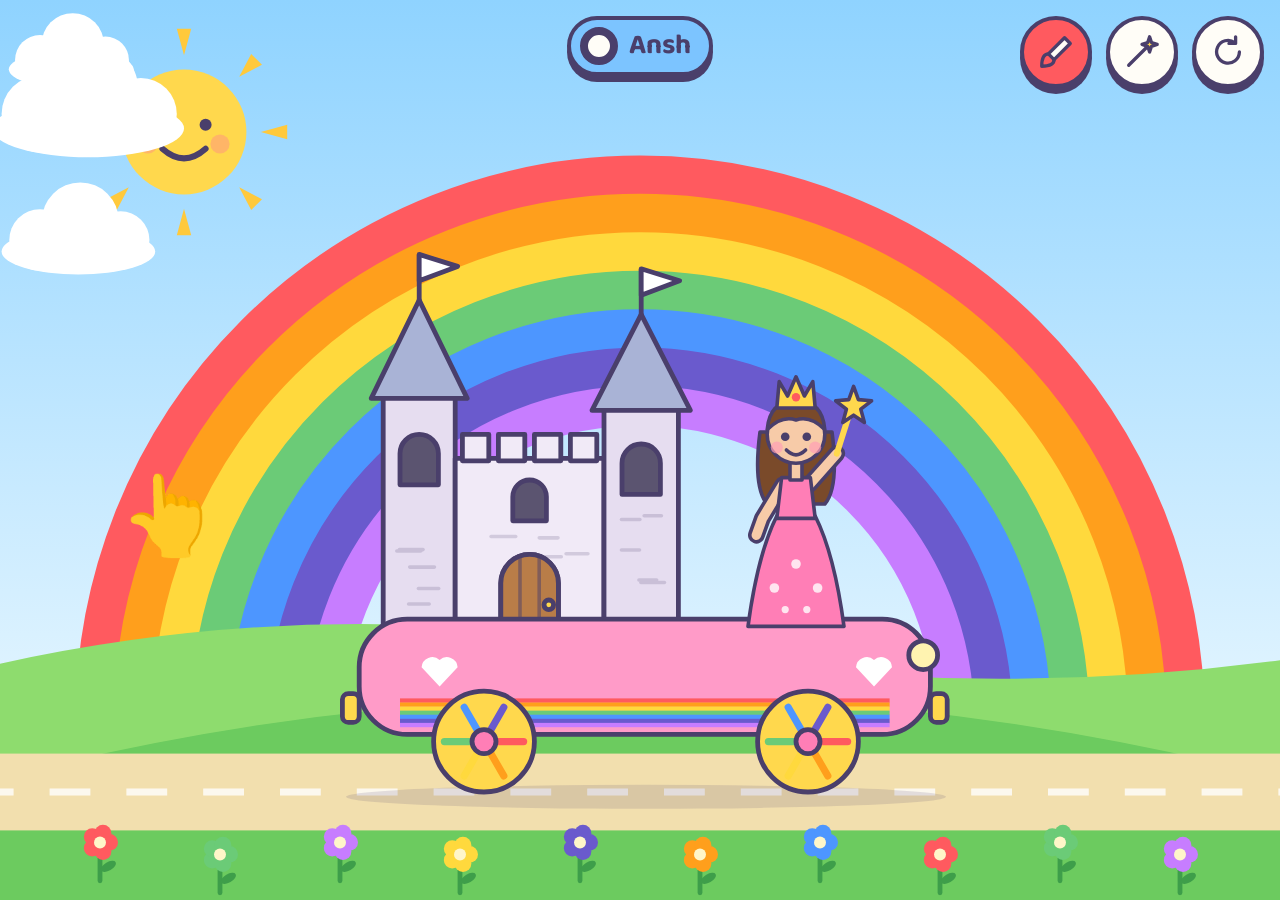
==== index.html @ f7076579 "Rainbow Castle Co-Authored-By: Claude Opus 5.5 <noreply@anthropic.com>" ====
<!doctype html>
<html lang="en">
<head>
<meta charset="utf-8">
<meta name="viewport" content="width=device-width,initial-scale=1,viewport-fit=cover">
<style>[hidden]{display:none!important}</style>
<title>Rainbow Castle</title>
<link rel="preconnect" href="https://fonts.googleapis.com">
<link rel="preconnect" href="https://fonts.gstatic.com" crossorigin>
<link rel="stylesheet" href="https://fonts.googleapis.com/css2?family=Baloo+2:wght@700&display=swap">
<style>
:root{
  /* One-screen storybook world: full-bleed SVG scene, a castle-car parade float in the middle, toy buttons top-right */
  --sky-day:#8FD3FF;
  --sky-night:#1B1747;
  --ink:#4A3F6B;
  --btn:#FFFDF7;
  --glow:#FFE66D;
  --font-bubble:"Baloo 2","Arial Rounded MT Bold","Comic Sans MS",system-ui,sans-serif;
  color-scheme: light;
}
html,body{height:100%}
body{
  margin:0;background:var(--sky-day);overflow:hidden;transition:background 1.2s;
  -webkit-tap-highlight-color:transparent;user-select:none;-webkit-user-select:none;
}
body.night{background:var(--sky-night)}
#scene{position:fixed;inset:0;width:100%;height:100%;display:block;touch-action:none}
#fx{position:fixed;inset:0;width:100%;height:100%;pointer-events:none}

.controls{
  position:fixed;display:flex;gap:14px;
  right:calc(env(safe-area-inset-right,0px) + 16px);
  top:calc(env(safe-area-inset-top,0px) + 16px);
}
.btn{
  width:72px;height:72px;border-radius:50%;padding:0;cursor:pointer;
  border:4px solid var(--ink);background:var(--btn);color:var(--ink);
  display:grid;place-items:center;box-shadow:0 6px 0 var(--ink);
  transition:transform .1s, box-shadow .1s, background .3s;
}
.btn:active{transform:translateY(5px);box-shadow:0 1px 0 var(--ink)}
.btn:focus-visible{outline:4px solid var(--btn);outline-offset:3px}
.btn svg{width:38px;height:38px}
#brushBtn{background:var(--current,#FF5A5F)}
@media (max-width:520px){.btn{width:60px;height:60px}.btn svg{width:32px;height:32px}}
@media (max-width:420px){.controls{gap:10px}.btn{width:52px;height:52px;border-width:3px}.btn svg{width:28px;height:28px}}
@media (max-width:360px){
  .turn{font-size:18px;gap:6px;padding:4px 12px 4px 5px;border-width:3px}
  .turn svg{width:24px;height:24px}
}

/* whose turn: name badge with a ring that empties as the turn runs out */
.turn{
  position:fixed;top:calc(env(safe-area-inset-top,0px) + 16px);left:50%;transform:translateX(-50%);
  display:flex;align-items:center;gap:10px;padding:6px 18px 6px 8px;
  background:var(--kid,#FF9BC8);border:4px solid var(--ink);border-radius:999px;box-shadow:0 6px 0 var(--ink);
  font-family:var(--font-bubble);font-weight:700;font-size:28px;line-height:1;color:var(--ink);
  pointer-events:none;transition:background .4s;
}
.turn svg{width:40px;height:40px;transform:rotate(-90deg)}
.turn.pop{animation:turnPop .7s cubic-bezier(.3,1.8,.5,1)}
@keyframes turnPop{0%{transform:translateX(-50%) scale(.4)}100%{transform:translateX(-50%) scale(1)}}
@media (max-width:640px){
  .turn{left:calc(env(safe-area-inset-left,0px) + 16px);transform:none;font-size:22px}
  .turn svg{width:32px;height:32px}
  @keyframes turnPop{0%{transform:scale(.4)}100%{transform:scale(1)}}
}

/* rainbow */
.band{fill:none;cursor:pointer;animation:draw 1.1s ease-out backwards}
.band.ping{animation:ping .4s ease-out}
@keyframes draw{from{stroke-dasharray:100;stroke-dashoffset:100}to{stroke-dasharray:100;stroke-dashoffset:0}}
@keyframes ping{0%{stroke-width:33}40%{stroke-width:46}100%{stroke-width:33}}

/* paintable bits */
.part{cursor:pointer;transition:fill .35s}
.boing{animation:boing .4s ease-out;transform-box:fill-box;transform-origin:50% 100%}
@keyframes boing{0%{transform:scale(1)}35%{transform:scale(1.06,.94)}65%{transform:scale(.97,1.04)}100%{transform:scale(1)}}

.window{cursor:pointer;fill:#5B5470;transition:fill .3s}
.window.lit{fill:var(--glow);filter:url(#glow)}

.wave{transform-box:fill-box;transform-origin:0 50%;animation:wave 1.6s ease-in-out infinite}
@keyframes wave{0%,100%{transform:skewY(0) scaleX(1)}50%{transform:skewY(7deg) scaleX(.86)}}

/* sky */
.drift{animation:drift linear infinite}
@keyframes drift{from{transform:translateX(-320px)}to{transform:translateX(1320px)}}
.cloud{cursor:pointer}
.rays{transform-box:fill-box;transform-origin:center;animation:spin 24s linear infinite}
@keyframes spin{to{transform:rotate(360deg)}}
#orb{cursor:pointer}
#sun{transition:opacity 1s, transform 1s}
#moon,#nightSky,#stars{opacity:0;transition:opacity 1.2s}
body.night #sun{opacity:0;transform:translateY(60px)}
body.night #moon,body.night #nightSky,body.night #stars{opacity:1}
body:not(.night) #stars{pointer-events:none}
.twinkle{animation:twinkle 2.4s ease-in-out infinite}
@keyframes twinkle{0%,100%{opacity:1}50%{opacity:.35}}
body:not(.night) .twinkle{animation:none}
.starBtn{cursor:pointer}
.zingT{transform-box:fill-box;transform-origin:center}
.zing{animation:zing .6s cubic-bezier(.3,1.5,.5,1)}
@keyframes zing{0%{transform:scale(1) rotate(0)}45%{transform:scale(2.4) rotate(72deg)}100%{transform:scale(1) rotate(144deg)}}

/* flowers */
.flower{cursor:pointer}
.grow{transform-box:fill-box;transform-origin:50% 100%;transition:transform .4s cubic-bezier(.3,1.6,.5,1)}
.petals{transition:fill .35s}

/* castle car */
#car.driving #carBody{animation:bump .22s ease-in-out infinite}
@keyframes bump{50%{transform:translateY(-6px)}}
.wheelSpin{cursor:pointer;transform-box:fill-box;transform-origin:center}
#car.driving .wheelSpin{animation:spin .4s linear infinite}
#headlight{cursor:pointer;transition:fill .6s}
body.night #headlight{fill:var(--glow);filter:url(#glow)}

#door{cursor:pointer}
#doorLeaf{transform-box:fill-box;transform-origin:0 50%;transition:transform .5s cubic-bezier(.5,1.6,.5,1)}
#door.open #doorLeaf{transform:scaleX(.1)}
#friend{transform-box:fill-box;transform-origin:50% 100%;transform:scale(0);transition:transform .45s .15s cubic-bezier(.3,1.8,.5,1)}
#door.open #friend{transform:scale(1)}

/* princess */
#princess{cursor:pointer;transform-box:fill-box;transform-origin:50% 100%;transition:transform 1.4s ease-in-out, opacity .35s}
#princess.gone{opacity:0;pointer-events:none}
.sky{cursor:pointer}
#birds{pointer-events:none}
.flap{transform-box:fill-box;transform-origin:center;animation:flap .26s ease-in-out infinite alternate}
@keyframes flap{to{transform:scaleY(-.5)}}
#eyes{transform-box:fill-box;transform-origin:center;animation:blink 4.5s infinite}
@keyframes blink{0%,94%,100%{transform:scaleY(1)}97%{transform:scaleY(.1)}}
#mouthOpen{opacity:0;transform-box:fill-box;transform-origin:center}
#princess.talking #smile{opacity:0}
#princess.talking #mouthOpen{opacity:1;animation:chatter .16s ease-in-out infinite alternate}
@keyframes chatter{from{transform:scaleY(.35)}to{transform:scaleY(1)}}
#wandArm{transform-box:fill-box;transform-origin:0% 100%}
#wandArm.waving{animation:waveArm .45s ease-in-out 4 alternate}
@keyframes waveArm{to{transform:rotate(-28deg)}}

#bubble{pointer-events:none;opacity:0;transition:opacity .25s}
#bubble.show{opacity:1}
#bubbleText{font-family:var(--font-bubble);font-size:28px;font-weight:700;fill:var(--ink)}

#hint{pointer-events:none;transition:opacity .4s}
#hint text{animation:bob 1s ease-in-out infinite}
@keyframes bob{0%,100%{transform:translateY(0)}50%{transform:translateY(12px)}}

@media (prefers-reduced-motion: reduce){
  .band,.drift,.rays,.wave,.twinkle,#hint text,#car.driving #carBody,#eyes{animation:none}
}
</style>

<svg id="scene" viewBox="0 0 1000 750" preserveAspectRatio="xMidYMid meet" role="img" aria-label="A rainbow over a princess riding a castle car on a green hill. Tap the rainbow to pick a colour, then tap the castle car to paint it. Tap the princess to hear her talk.">
  <defs>
    <linearGradient id="daySky" gradientUnits="userSpaceOnUse" x1="0" y1="0" x2="0" y2="600">
      <stop offset="0" stop-color="#8FD3FF"/><stop offset="1" stop-color="#E3F5FF"/>
    </linearGradient>
    <linearGradient id="nightGrad" gradientUnits="userSpaceOnUse" x1="0" y1="0" x2="0" y2="600">
      <stop offset="0" stop-color="#1B1747"/><stop offset="1" stop-color="#5A3E96"/>
    </linearGradient>
    <filter id="glow" x="-80%" y="-80%" width="260%" height="260%">
      <feGaussianBlur stdDeviation="7" result="b"/>
      <feMerge><feMergeNode in="b"/><feMergeNode in="SourceGraphic"/></feMerge>
    </filter>
    <mask id="crescent">
      <circle cx="0" cy="0" r="48" fill="#fff"/>
      <circle cx="22" cy="-14" r="42" fill="#000"/>
    </mask>
    <clipPath id="doorClip"><path d="M384 522 V486 A24 24 0 0 1 432 486 V522 Z"/></clipPath>
  </defs>

  <!-- sky -->
  <rect class="sky" x="-3000" y="-3000" width="7000" height="3700" fill="url(#daySky)"/>
  <rect class="sky" id="nightSky" x="-3000" y="-3000" width="7000" height="3700" fill="url(#nightGrad)"/>
  <g id="stars"><g id="starDots"></g><g id="starField"></g></g>

  <!-- sun / moon -->
  <g id="orb" transform="translate(120 110)">
    <g id="sun">
      <g class="rays" fill="#FFC93C">
        <path d="M-6 -86 L6 -86 L0 -64 Z"/><path d="M-6 86 L6 86 L0 64 Z"/>
        <path d="M-86 -6 L-86 6 L-64 0 Z"/><path d="M86 -6 L86 6 L64 0 Z"/>
        <path d="M-65 -56 L-56 -65 L-46 -46 Z"/><path d="M65 56 L56 65 L46 46 Z"/>
        <path d="M65 -56 L56 -65 L46 -46 Z"/><path d="M-65 56 L-56 65 L-46 46 Z"/>
      </g>
      <circle r="52" fill="#FFD84D"/>
      <circle cx="-18" cy="-6" r="5" fill="#4A3F6B"/><circle cx="18" cy="-6" r="5" fill="#4A3F6B"/>
      <path d="M-18 14 Q0 30 18 14" fill="none" stroke="#4A3F6B" stroke-width="5" stroke-linecap="round"/>
      <circle cx="-30" cy="10" r="8" fill="#FF9E7A" opacity=".6"/><circle cx="30" cy="10" r="8" fill="#FF9E7A" opacity=".6"/>
    </g>
    <g id="moon">
      <circle r="70" fill="#FFF6C9" opacity=".15"/>
      <circle r="48" fill="#FFF6C9" mask="url(#crescent)"/>
    </g>
  </g>

  <!-- clouds (behind rainbow) -->
  <g class="drift" style="animation-duration:80s;animation-delay:-18s">
    <g class="cloud" transform="translate(0 95)"><g class="puff" fill="#FFFFFF">
      <ellipse cx="40" cy="12" rx="80" ry="24"/><circle cx="0" cy="0" r="32"/><circle cx="42" cy="-20" r="40"/><circle cx="84" cy="0" r="30"/>
    </g></g>
  </g>
  <g class="drift" style="animation-duration:110s;animation-delay:-70s">
    <g class="cloud" transform="translate(0 200) scale(.8)"><g class="puff" fill="#FFFFFF">
      <ellipse cx="40" cy="12" rx="80" ry="24"/><circle cx="0" cy="0" r="32"/><circle cx="42" cy="-20" r="40"/><circle cx="84" cy="0" r="30"/>
    </g></g>
  </g>
  <g class="drift" style="animation-duration:95s;animation-delay:-45s">
    <g class="cloud" transform="translate(0 50) scale(.65)"><g class="puff" fill="#FFFFFF">
      <ellipse cx="40" cy="12" rx="80" ry="24"/><circle cx="0" cy="0" r="32"/><circle cx="42" cy="-20" r="40"/><circle cx="84" cy="0" r="30"/>
    </g></g>
  </g>

  <!-- rainbow -->
  <g id="rainbow" stroke-width="33"></g>
  <g id="birds"></g>

  <!-- hills and road -->
  <path d="M-3000 600 L-200 600 Q150 480 500 540 Q850 600 1200 520 L4000 520 L4000 4000 L-3000 4000 Z" fill="#8EDC6E"/>
  <path d="M-3000 640 L0 640 Q500 520 1000 640 L4000 640 L4000 4000 L-3000 4000 Z" fill="#6CCB5F"/>
  <rect x="-3000" y="628" width="7000" height="64" fill="#F2DFAE"/>
  <line x1="-3000" y1="660" x2="4000" y2="660" stroke="#FFFFFF" stroke-width="6" stroke-dasharray="34 30" opacity=".8"/>
  <g id="flowers"></g>

  <!-- the castle car (faces right, wheels on the road at y=660) -->
  <g id="car" style="transform:translateX(0px)">
    <ellipse cx="505" cy="664" rx="250" ry="10" fill="#4A3F6B" opacity=".15"/>
    <g id="carBody" stroke="#4A3F6B" stroke-width="4" stroke-linejoin="round">
      <!-- back tower -->
      <rect class="part" x="286" y="330" width="60" height="192" fill="#E6DDF0"/>
      <polygon class="part" points="276,332 316,250 356,332" fill="#A9B3D6"/>
      <line x1="316" y1="252" x2="316" y2="212"/>
      <g class="wave"><polygon class="part" points="316,212 348,222 316,234" fill="#FFFFFF"/></g>
      <!-- keep -->
      <g class="part" fill="#F1EAF7">
        <rect x="346" y="382" width="124" height="140"/>
        <rect x="352" y="362" width="22" height="22"/><rect x="382" y="362" width="22" height="22"/>
        <rect x="412" y="362" width="22" height="22"/><rect x="442" y="362" width="22" height="22"/>
      </g>
      <!-- front tower -->
      <rect class="part" x="470" y="340" width="62" height="182" fill="#E6DDF0"/>
      <polygon class="part" points="460,342 501,262 542,342" fill="#A9B3D6"/>
      <line x1="501" y1="264" x2="501" y2="224"/>
      <g class="wave" style="animation-delay:-.6s"><polygon class="part" points="501,224 533,234 501,246" fill="#FFFFFF"/></g>

      <g id="bricks" stroke-width="3" stroke-linecap="round" opacity=".18" pointer-events="none"></g>

      <path class="window" d="M300 404 V378 A16 16 0 0 1 332 378 V404 Z"/>
      <path class="window" d="M485 412 V386 A16 16 0 0 1 517 386 V412 Z"/>
      <path class="window" d="M394 434 V414 A14 14 0 0 1 422 414 V434 Z"/>

      <g id="door">
        <path d="M384 522 V486 A24 24 0 0 1 432 486 V522 Z" fill="#3A2E4F"/>
        <g id="friend" stroke="none"><text x="408" y="518" font-size="34" text-anchor="middle">🦄</text></g>
        <g id="doorLeaf">
          <path d="M384 522 V486 A24 24 0 0 1 432 486 V522 Z" fill="#B97D48"/>
          <g clip-path="url(#doorClip)" stroke-width="3" opacity=".5">
            <line x1="400" y1="450" x2="400" y2="530"/><line x1="416" y1="450" x2="416" y2="530"/>
          </g>
          <circle cx="424" cy="504" r="4" fill="#FFD84D"/>
        </g>
      </g>

      <!-- chassis -->
      <rect class="part" x="266" y="516" width="476" height="96" rx="40" fill="#FF9BC8"/>
      <g id="stripe" stroke="none" pointer-events="none"></g>
      <path d="M318 556 a9 9 0 0 1 15 -6 a9 9 0 0 1 15 6 l-15 16 z" fill="#FFFFFF" stroke="none" pointer-events="none"/>
      <path d="M680 556 a9 9 0 0 1 15 -6 a9 9 0 0 1 15 6 l-15 16 z" fill="#FFFFFF" stroke="none" pointer-events="none"/>
      <rect x="742" y="578" width="14" height="24" rx="5" fill="#FFD84D"/>
      <rect x="252" y="578" width="14" height="24" rx="5" fill="#FFD84D"/>
      <circle id="headlight" cx="736" cy="546" r="12" fill="#FFF3B0"/>

      <!-- princess, standing on the front deck -->
      <g id="princess" stroke-width="3">
        <path d="M600 360 Q594 406 606 420 L654 420 Q666 406 660 360 Z" fill="#7A4A2A"/>
        <polyline points="619,404 602,432 597,446" fill="none" stroke-width="14" stroke-linecap="round"/>
        <polyline points="619,404 602,432 597,446" fill="none" stroke="#F7CBA8" stroke-width="8" stroke-linecap="round"/>
        <g id="wandArm">
          <line x1="641" y1="404" x2="664" y2="378" stroke-width="14" stroke-linecap="round"/>
          <line x1="641" y1="404" x2="664" y2="378" stroke="#F7CBA8" stroke-width="8" stroke-linecap="round"/>
          <g id="wand">
            <circle cx="676" cy="336" r="26" fill="transparent" stroke="none"/>
            <line x1="664" y1="378" x2="676" y2="340" stroke="#FFD84D" stroke-width="5" stroke-linecap="round"/>
            <g id="wandStar" class="zingT">
              <path d="M678 322 L682 333 L693 334 L684 341 L687 352 L678 346 L669 352 L672 341 L663 334 L674 333 Z" fill="#FFD84D"/>
            </g>
          </g>
        </g>
        <g class="part" id="dress" fill="#FF7EB6">
          <path d="M590 522 Q598 462 614 430 L646 430 Q662 462 670 522 Z"/>
          <path d="M614 432 L646 432 L642 398 L618 398 Z"/>
        </g>
        <g fill="#FFFFFF" stroke="none" pointer-events="none" opacity=".8">
          <circle cx="612" cy="490" r="4"/><circle cx="630" cy="470" r="4"/><circle cx="648" cy="490" r="4"/>
          <circle cx="621" cy="508" r="3"/><circle cx="639" cy="508" r="3"/>
        </g>
        <rect x="625" y="384" width="10" height="16" fill="#F7CBA8"/>
        <circle cx="630" cy="362" r="24" fill="#F7CBA8"/>
        <path d="M606 358 Q608 334 630 334 Q652 334 654 358 Q642 346 630 350 Q618 346 606 358 Z" fill="#7A4A2A"/>
        <polygon points="614,340 616,318 623,330 630,314 637,330 644,318 646,340" fill="#FFD84D"/>
        <circle cx="630" cy="331" r="3.5" fill="#FF5A5F" stroke="none"/>
        <g id="eyes" fill="#4A3F6B" stroke="none"><circle cx="621" cy="364" r="3.6"/><circle cx="639" cy="364" r="3.6"/></g>
        <circle cx="614" cy="373" r="5" fill="#FF9EB5" stroke="none" opacity=".7"/>
        <circle cx="646" cy="373" r="5" fill="#FF9EB5" stroke="none" opacity=".7"/>
        <path id="smile" d="M622 375 Q630 383 638 375" fill="none" stroke-linecap="round"/>
        <ellipse id="mouthOpen" cx="630" cy="378" rx="5" ry="5" fill="#B8436A" stroke="none"/>
      </g>
    </g>
    <g id="wheels" stroke="#4A3F6B" stroke-width="4"></g>

    <g id="bubble">
      <rect id="bubbleBox" x="600" y="236" width="200" height="58" rx="29" fill="#FFFFFF" stroke="#4A3F6B" stroke-width="4"/>
      <polygon points="636,291 660,291 644,320" fill="#FFFFFF" stroke="#4A3F6B" stroke-width="4" stroke-linejoin="round"/>
      <rect x="638" y="286" width="20" height="8" fill="#FFFFFF"/>
      <text id="bubbleText" x="624" y="275"></text>
    </g>
  </g>

  <g id="hint"><text x="107" y="452" font-size="64" text-anchor="middle">👆</text></g>
</svg>

<canvas id="fx"></canvas>

<div class="turn" id="turn" role="status" aria-live="polite">
  <svg viewBox="0 0 40 40" aria-hidden="true">
    <circle cx="20" cy="20" r="15" fill="#FFFDF7" stroke="#4A3F6B" stroke-width="4"/>
    <circle id="turnRing" cx="20" cy="20" r="15" fill="none" stroke="#4A3F6B" stroke-width="8" pathLength="100" stroke-dasharray="100" stroke-dashoffset="0"/>
  </svg>
  <span id="turnName">Avni</span>
</div>

<div class="controls">
  <button class="btn" id="brushBtn" aria-label="Next colour">
    <svg viewBox="0 0 40 40" fill="none" stroke="#4A3F6B" stroke-width="3.5" stroke-linecap="round" stroke-linejoin="round">
      <path d="M29 5 L35 11 L18 28 L12 22 Z" fill="#FFFDF7"/><path d="M12 22 C6 22 5 28 5 35 C12 35 18 34 18 28"/>
    </svg>
  </button>
  <button class="btn" id="magicBtn" aria-label="Rainbow magic">
    <svg viewBox="0 0 40 40" fill="none" stroke="#4A3F6B" stroke-width="3.5" stroke-linecap="round" stroke-linejoin="round">
      <path d="M6 34 L24 16"/><path d="M28 4 L30 10 L36 12 L30 14 L28 20 L26 14 L20 12 L26 10 Z" fill="#FFD84D"/>
    </svg>
  </button>
  <button class="btn" id="resetBtn" aria-label="Start over">
    <svg viewBox="0 0 40 40" fill="none" stroke="#4A3F6B" stroke-width="3.5" stroke-linecap="round" stroke-linejoin="round">
      <path d="M32 20 A12 12 0 1 1 27 10"/><path d="M28 4 L28 11 L21 11"/>
    </svg>
  </button>
</div>

<script>
(() => {
  const NS = 'http://www.w3.org/2000/svg';
  const svg = document.getElementById('scene');
  const COLORS = ['#FF5A5F','#FF9F1C','#FFD93D','#6BCB77','#4D96FF','#6A5ACD','#C77DFF'];
  const COLOR_NAMES = ['red','orange','yellow','green','blue','indigo','purple'];
  const NOTES  = [523.25, 587.33, 659.25, 783.99, 880.00, 1046.5, 1174.66]; // C major pentatonic, outer band lowest
  const FRIENDS = [['🦄','unicorn'],['🐉','dragon'],['🐱','kitty'],['🐰','bunny'],['🦊','fox'],['🐻','bear'],['🧚','fairy'],['🐶','puppy']];
  const HELLOS = [
    'Hi, {k}!', "I'm Princess Carsi!", 'Tap my magic wand, {k}!', 'Do you like my car, {k}?',
    'Paint my castle car!', 'Tap the wheels to go!', 'Tap the door, {k}!',
    'Tap the sky for birdies!', 'Tap the sun for stars!', 'Tap the flowers, {k}!',
    '{k}, you are wonderful!', 'I love you, {k}!'
  ];
  // turns: one child plays for a random 2–3 minutes, then the other
  const KIDS = [{ name: 'Avni', color: '#FF9BC8' }, { name: 'Ansh', color: '#7CC4FF' }];
  let turnIdx = Math.random() < 0.5 ? 0 : 1, turnTotal = 0, turnLeft = 0, turnStarted = false, warned = false;
  const kid = () => KIDS[turnIdx].name;
  const reduced = matchMedia('(prefers-reduced-motion: reduce)').matches;
  const rand = (a, b) => a + Math.random() * (b - a);
  let current = 0, friendIdx = 0, hintStep = 0, helloIdx = 0, greeted = false;

  function el(tag, attrs, parent) {
    const e = document.createElementNS(NS, tag);
    for (const k in attrs) e.setAttribute(k, attrs[k]);
    if (parent) parent.appendChild(e);
    return e;
  }
  function starPath(r) {
    let d = '';
    for (let k = 0; k < 10; k++) {
      const rr = k % 2 ? r * 0.45 : r, a = -Math.PI / 2 + k * Math.PI / 5;
      d += (k ? 'L' : 'M') + (Math.cos(a) * rr).toFixed(1) + ' ' + (Math.sin(a) * rr).toFixed(1);
    }
    return d + 'Z';
  }

  // ---------- build scene ----------
  const rainbow = document.getElementById('rainbow');
  COLORS.forEach((c, i) => {
    const r = 454 - i * 32;
    const p = el('path', { d: `M${500 - r} 600 A${r} ${r} 0 0 1 ${500 + r} 600`, stroke: c, pathLength: 100, class: 'band' }, rainbow);
    p.dataset.i = i;
    p.style.animationDelay = (i * 0.12) + 's';
  });

  const starDots = document.getElementById('starDots');
  for (let i = 0; i < 50; i++) {
    const s = el('circle', { cx: rand(-400, 1400), cy: rand(-700, 450), r: rand(1.2, 2.6), fill: '#FFF6C9', class: 'twinkle', 'pointer-events': 'none' }, starDots);
    s.style.animationDelay = -rand(0, 2.4) + 's';
  }
  const starField = document.getElementById('starField');
  for (let i = 0; i < 26; i++) {
    const x = rand(-300, 1300), y = i < 18 ? rand(20, 330) : rand(-500, 20);
    if (x < 240 && y < 220) continue; // leave the moon alone
    const g = el('g', { class: 'starBtn', transform: `translate(${x.toFixed(0)} ${y.toFixed(0)})` }, starField);
    g.dataset.x = x;
    el('circle', { r: 26, fill: 'transparent' }, g);
    const z = el('g', { class: 'zingT' }, g);
    const p = el('path', { d: starPath(rand(8, 13)), fill: '#FFF6C9', class: 'twinkle' }, z);
    p.style.animationDelay = -rand(0, 2.4) + 's';
  }

  const flowersG = document.getElementById('flowers');
  const flowers = [];
  for (let i = 0; i < 10; i++) {
    const x = 50 + i * 100, y = i % 2 ? 744 : 734;
    const g = el('g', { class: 'flower', transform: `translate(${x} ${y})` }, flowersG);
    g.dataset.i = i;
    el('circle', { cx: 0, cy: -24, r: 30, fill: 'transparent' }, g);
    const grow = el('g', { class: 'grow' }, g);
    el('line', { x1: 0, y1: 0, x2: 0, y2: -26, stroke: '#3E9E4A', 'stroke-width': 4, 'stroke-linecap': 'round' }, grow);
    el('ellipse', { cx: 7, cy: -12, rx: 7, ry: 3.5, fill: '#3E9E4A', transform: 'rotate(-30 7 -12)' }, grow);
    const petals = el('g', { class: 'petals', fill: COLORS[(i * 3) % 7] }, grow);
    for (let a = 0; a < 5; a++) el('circle', { cx: Math.cos(a * 1.2566) * 8, cy: -32 + Math.sin(a * 1.2566) * 8, r: 7 }, petals);
    el('circle', { cx: 0, cy: -32, r: 5, fill: '#FFF6C9' }, grow);
    flowers.push({ g, grow, petals, base: COLORS[(i * 3) % 7], scale: 1 });
  }

  const bricks = document.getElementById('bricks');
  [[292, 420, 44, 90], [476, 425, 46, 80], [352, 440, 110, 30]].forEach(([x, y, w, h]) => {
    for (let k = 0; k < 5; k++) {
      const bx = x + Math.random() * (w - 18), by = y + Math.random() * h;
      if (bx > 375 && bx < 435 && by > 470) continue; // keep the door clear
      el('line', { x1: bx, y1: by, x2: bx + 14 + Math.random() * 8, y2: by }, bricks);
    }
  });

  const stripe = document.getElementById('stripe');
  COLORS.forEach((c, i) => el('rect', { x: 300, y: 582 + i * 3.4, width: 408, height: 3.6, fill: c }, stripe));

  const wheels = document.getElementById('wheels');
  [370, 640].forEach(cx => {
    const g = el('g', { class: 'wheelSpin' }, wheels);
    el('circle', { cx, cy: 618, r: 42, fill: '#FFD84D' }, g);
    COLORS.slice(0, 6).forEach((c, k) => {
      const a = k * Math.PI / 3;
      el('line', { x1: cx, y1: 618, x2: cx + Math.cos(a) * 33, y2: 618 + Math.sin(a) * 33, stroke: c, 'stroke-width': 6, 'stroke-linecap': 'round' }, g);
    });
    el('circle', { cx, cy: 618, r: 10, fill: '#FF7EB6' }, g);
  });

  const parts = [...document.querySelectorAll('.part')];
  const windows = [...document.querySelectorAll('.window')];
  const door = document.getElementById('door');
  const friend = document.querySelector('#friend text');
  const hint = document.getElementById('hint');
  const hintText = hint.querySelector('text');
  const brushBtn = document.getElementById('brushBtn');
  const car = document.getElementById('car');
  const princess = document.getElementById('princess');
  const dress = document.getElementById('dress');
  const wandArm = document.getElementById('wandArm');
  const bubble = document.getElementById('bubble');
  const bubbleBox = document.getElementById('bubbleBox');
  const bubbleText = document.getElementById('bubbleText');

  // ---------- sound ----------
  let ac, master;
  function audio() {
    if (!ac) {
      ac = new (window.AudioContext || window.webkitAudioContext)();
      master = ac.createGain(); master.gain.value = 0.7; master.connect(ac.destination);
    }
    if (ac.state !== 'running') ac.resume().catch(() => {});
    return ac;
  }
  function voice(freq, { dur = 1.1, vol = 0.22, type = 'sine', when = 0, slideTo } = {}) {
    const a = audio(), t = a.currentTime + when;
    const o = a.createOscillator(), g = a.createGain();
    o.type = type; o.frequency.setValueAtTime(freq, t);
    if (slideTo) o.frequency.exponentialRampToValueAtTime(slideTo, t + dur * 0.8);
    g.gain.setValueAtTime(0.0001, t);
    g.gain.exponentialRampToValueAtTime(vol, t + 0.012);
    g.gain.exponentialRampToValueAtTime(0.0001, t + dur);
    o.connect(g).connect(master); o.start(t); o.stop(t + dur + 0.05);
  }
  const bell = (f, when = 0) => { voice(f, { when }); voice(f * 4, { vol: 0.04, dur: 0.25, when }); };
  const pop = () => voice(760, { dur: 0.16, vol: 0.3, slideTo: 200 });
  const twinkle = () => { bell(1567.98); bell(2093, 0.08); };

  // ---------- the princess talks ----------
  let talking = false, lastSaid = 0, mouthTimer = 0, bubbleTimer = 0;
  function pickVoice() {
    const vs = speechSynthesis.getVoices();
    const prefs = ['Samantha', 'Karen', 'Moira', 'Tessa', 'Google UK English Female', 'Google US English', 'Zira', 'Aria', 'Jenny', 'Female'];
    for (const p of prefs) { const v = vs.find(v => v.name.includes(p)); if (v) return v; }
    return vs.find(v => v.lang && v.lang.startsWith('en')) || null;
  }
  try { speechSynthesis.getVoices(); speechSynthesis.onvoiceschanged = () => speechSynthesis.getVoices(); } catch (e) {}
  function stopTalking() {
    talking = false;
    princess.classList.remove('talking');
  }
  function say(text) {
    talking = true; lastSaid = Date.now();
    bubbleText.textContent = text;
    const w = bubbleText.getComputedTextLength() + 48;
    const bx = Math.max(sceneLeft + 10, Math.min(600, sceneRight - 10 - w));
    bubbleBox.setAttribute('x', bx); bubbleBox.setAttribute('width', w);
    bubbleText.setAttribute('x', bx + 24);
    bubble.classList.add('show');
    princess.classList.add('talking');
    wandArm.classList.remove('waving'); void wandArm.getBoundingClientRect(); wandArm.classList.add('waving');
    try {
      const u = new SpeechSynthesisUtterance(text);
      u.pitch = 1.7; u.rate = 0.95; u.volume = 1;
      const v = pickVoice(); if (v) u.voice = v;
      u.onend = stopTalking;
      // iOS Safari drops an utterance queued right after cancel(), so only cancel when busy and wait a beat
      if (speechSynthesis.speaking || speechSynthesis.pending) {
        speechSynthesis.cancel();
        setTimeout(() => { try { speechSynthesis.speak(u); } catch (e) {} }, 80);
      } else {
        speechSynthesis.speak(u);
      }
    } catch (e) {}
    clearTimeout(mouthTimer); clearTimeout(bubbleTimer);
    mouthTimer = setTimeout(stopTalking, 700 + text.length * 75);
    bubbleTimer = setTimeout(() => bubble.classList.remove('show'), 1800 + text.length * 80);
  }
  // iPhones only allow sound and speech to start from a touchend/click, not pointerdown
  let speechUnlocked = false;
  function unlock() {
    audio();
    if (speechUnlocked) return;
    try {
      const u = new SpeechSynthesisUtterance(' ');
      u.volume = 0;
      speechSynthesis.speak(u);
      speechUnlocked = true;
    } catch (e) {}
  }
  ['touchend', 'click'].forEach(t => addEventListener(t, unlock, { passive: true }));

  // a comment only when she isn't already chatting
  function chat(text, chance = 1, gap = 5000) {
    if (talking || Date.now() - lastSaid < gap || Math.random() > chance) return;
    say(text);
  }
  wandArm.addEventListener('animationend', () => wandArm.classList.remove('waving'));

  // ---------- particles ----------
  const fx = document.getElementById('fx'), ctx = fx.getContext('2d');
  let bits = [];
  function resize() {
    const d = Math.min(devicePixelRatio || 1, 2);
    fx.width = innerWidth * d; fx.height = innerHeight * d;
    ctx.setTransform(d, 0, 0, d, 0, 0);
  }
  addEventListener('resize', resize); resize();

  // tall phone screens: zoom in on the castle car and tuck the sun inside the frame
  let sceneLeft = 0, sceneRight = 1000, portrait = false;
  const orb = document.getElementById('orb');
  function fitScene() {
    portrait = innerHeight > innerWidth * 1.1;
    sceneLeft = portrait ? 235 : 0;
    sceneRight = portrait ? 775 : 1000;
    svg.setAttribute('viewBox', portrait ? '235 40 540 720' : '0 0 1000 750');
    orb.setAttribute('transform', portrait ? 'translate(300 98) scale(.8)' : 'translate(120 110)');
    if (hintStep === 0) {
      hintText.setAttribute('x', portrait ? 275 : 107);
      hintText.setAttribute('y', portrait ? 288 : 452);
    }
  }
  addEventListener('resize', fitScene); fitScene();

  function burst(x, y, colors, n = 16, speed = 5, gravity = 0.12) {
    if (reduced) n = Math.ceil(n / 3);
    for (let i = 0; i < n; i++) {
      const a = Math.random() * Math.PI * 2, s = speed * (0.4 + Math.random());
      bits.push({ x, y, vx: Math.cos(a) * s, vy: Math.sin(a) * s - 1.5, g: gravity,
        life: 1, decay: 0.014 + Math.random() * 0.018, size: 4 + Math.random() * 6,
        color: colors[i % colors.length], shape: Math.random() < 0.55 ? 'star' : 'dot',
        rot: Math.random() * 6, vr: (Math.random() - 0.5) * 0.3 });
    }
  }
  function rain(x, y) {
    for (let i = 0; i < 16; i++) {
      bits.push({ x: x + (Math.random() - 0.5) * 90, y: y + Math.random() * 20, vx: 0, vy: 2 + Math.random() * 2,
        g: 0.22, life: 1, decay: 0.012, size: 5, color: '#7FC8FF', shape: 'drop', rot: 0, vr: 0 });
    }
  }
  // emoji critters and treats; vy is signed (negative floats up)
  function release(x, y, o) {
    const n = reduced ? Math.ceil(o.n / 2) : o.n, sp = o.spread ?? 20, vx = o.vx ?? 1;
    const [s0, s1] = o.size || [26, 36];
    for (let i = 0; i < n; i++) {
      bits.push({ x: x + rand(-sp, sp), y: y + rand(-10, 10), vx: rand(-vx, vx), vy: rand(o.vy[0], o.vy[1]),
        g: o.g ?? 0, life: 1, decay: o.decay ?? 0.008, size: rand(s0, s1), shape: 'emoji',
        ch: Array.isArray(o.ch) ? o.ch[i % o.ch.length] : o.ch, rot: rand(0, 6), vr: o.vr ?? 0.1, sw: o.sw ?? 14, color: '#000' });
    }
  }
  function drawStar(x, y, r, rot) {
    ctx.beginPath();
    for (let k = 0; k < 8; k++) {
      const rr = k % 2 ? r * 0.4 : r, a = rot + k * Math.PI / 4;
      ctx.lineTo(x + Math.cos(a) * rr, y + Math.sin(a) * rr);
    }
    ctx.closePath(); ctx.fill();
  }
  function drawHeart(x, y, s) {
    ctx.beginPath();
    ctx.arc(x - s / 2, y, s / 2, Math.PI, 0);
    ctx.arc(x + s / 2, y, s / 2, Math.PI, 0);
    ctx.lineTo(x, y + s * 1.1);
    ctx.closePath(); ctx.fill();
  }
  (function tick() {
    ctx.clearRect(0, 0, innerWidth, innerHeight);
    bits = bits.filter(b => b.life > 0);
    for (const b of bits) {
      b.vy += b.g; b.x += b.vx; b.y += b.vy; b.vx *= 0.98; b.rot += b.vr; b.life -= b.decay;
      ctx.globalAlpha = Math.max(0, b.life); ctx.fillStyle = b.color;
      if (b.shape === 'star') drawStar(b.x, b.y, b.size * 1.4, b.rot);
      else if (b.shape === 'heart') drawHeart(b.x, b.y, b.size * 1.3);
      else if (b.shape === 'drop') { ctx.beginPath(); ctx.ellipse(b.x, b.y, b.size * 0.6, b.size * 1.3, 0, 0, Math.PI * 2); ctx.fill(); }
      else if (b.shape === 'emoji') {
        ctx.font = `${b.size}px "Apple Color Emoji","Segoe UI Emoji","Noto Color Emoji",sans-serif`;
        ctx.textAlign = 'center'; ctx.textBaseline = 'middle';
        ctx.fillText(b.ch, b.x + Math.sin(b.rot) * b.sw, b.y);
      }
      else { ctx.beginPath(); ctx.arc(b.x, b.y, b.size * 0.7, 0, Math.PI * 2); ctx.fill(); }
    }
    ctx.globalAlpha = 1;
    requestAnimationFrame(tick);
  })();

  function toScreen(x, y) {
    const p = svg.createSVGPoint(); p.x = x; p.y = y;
    return p.matrixTransform(svg.getScreenCTM());
  }
  function centerOf(node) {
    const r = node.getBoundingClientRect();
    return { x: r.left + r.width / 2, y: r.top + r.height / 2 };
  }
  function replay(node, cls) {
    node.classList.remove(cls); void node.getBoundingClientRect(); node.classList.add(cls);
  }
  document.addEventListener('animationend', e => {
    const c = e.target.classList;
    if (!c) return;
    c.remove('boing', 'zing');
    if (e.animationName === 'ping') c.remove('ping');
  });

  // ---------- actions ----------
  function setColor(i) {
    current = i;
    brushBtn.style.setProperty('--current', COLORS[i]);
  }
  function pickBand(i, x, y) {
    setColor(i);
    replay(rainbow.children[i], 'ping');
    bell(NOTES[i]);
    burst(x, y, [COLORS[i], '#FFFFFF'], 10, 4);
    if (hintStep === 0) {
      hintStep = 1;
      hintText.setAttribute('x', 316); hintText.setAttribute('y', 512);
    }
  }
  function paint(part, x, y, color = COLORS[current], quiet = false) {
    part.style.fill = color;
    replay(part, 'boing');
    if (!quiet) pop();
    burst(x, y, [color, '#FFFFFF'], 14, 5);
    if (hintStep === 1) { hintStep = 2; hint.style.opacity = 0; }
  }
  // each wand tap casts the next spell
  const wandStar = document.getElementById('wandStar');
  const SPELLS = [
    ['Sparkle snow!', () => release(innerWidth / 2, -40, { ch: '❄️', n: 36, spread: innerWidth / 2, vy: [1, 2.2], vx: 0.5, g: 0.01, decay: 0.004, sw: 20, vr: 0.05 })],
    ['Bubbles, bubbles!', c => release(c.x, c.y, { ch: '🫧', n: 16, vy: [-2.6, -1], vx: 2.5, g: -0.01, decay: 0.006, size: [28, 50], sw: 18 })],
    ['Raining hearts!', () => release(innerWidth / 2, -40, { ch: ['💖', '💗', '💜'], n: 30, spread: innerWidth / 2, vy: [1.2, 2.4], vx: 0.5, g: 0.01, decay: 0.005, sw: 12 })],
    ['Grow, flowers, grow!', () => flowers.forEach((fl, k) => setTimeout(() => {
      fl.scale = 2; fl.grow.style.transform = 'scale(2)'; bell(NOTES[k % 7]);
    }, k * 120))],
    ['Birdies, come here!', () => { addBirds(rand(200, 450), rand(120, 260)); addBirds(rand(550, 850), rand(120, 260)); }],
    ['Starry fireworks!', () => {
      for (let k = 0; k < 6; k++) setTimeout(() => {
        const p = toScreen(rand(180, 820), rand(80, 260));
        burst(p.x, p.y, COLORS, 40, 7, 0.06);
        voice(300, { dur: 0.5, vol: 0.12, type: 'triangle', slideTo: 1400 });
      }, k * 260);
    }],
    ['Butterflies, fly!', c => release(c.x, c.y, { ch: '🦋', n: 10, vy: [-2.4, -1], vx: 3, decay: 0.005, sw: 22 })]
  ];
  let spellIdx = 0;
  function castSpell() {
    const [words, spell] = SPELLS[spellIdx++ % SPELLS.length];
    replay(wandStar, 'zing');
    const c = centerOf(wandStar);
    for (let k = 0; k < 18; k++) {
      bits.push({ x: c.x, y: c.y, vx: rand(-1, 1), vy: -k * 0.5, g: 0.02, life: 1, decay: 0.02, size: rand(4, 8),
        color: COLORS[k % 7], shape: 'star', rot: 0, vr: 0.2 });
    }
    NOTES.forEach((f, k) => bell(f * 2, k * 0.05));
    say(words);
    setTimeout(() => spell(c), 250);
  }

  function tapPrincess(target, x, y) {
    if (target.closest('#wand')) return castSpell();
    if (target.closest('#dress')) {
      paint(dress, x, y);
      say(`My ${COLOR_NAMES[current]} dress!`);
      return;
    }
    twinkle();
    burst(x, y - 30, ['#FFD84D', '#FF9BC8', '#FFFFFF'], 14, 4);
    say(HELLOS[helloIdx++ % HELLOS.length].replace('{k}', kid()));
  }
  function toggleWindow(w, x, y) {
    w.classList.toggle('lit');
    twinkle();
    burst(x, y, ['#FFE66D', '#FFFFFF'], 12, 3.5, 0.05);
  }
  // the princess walks into the castle, lights it up, and comes back out with a friend
  let visiting = false;
  const thunk = () => voice(220, { dur: 0.25, vol: 0.3, type: 'triangle', slideTo: 110 });
  const chime = () => [523.25, 659.25, 783.99, 1046.5].forEach((f, k) => bell(f, k * 0.09));
  function toggleDoor() {
    if (visiting || drivePhase) return;
    if (door.classList.contains('open')) { door.classList.remove('open'); thunk(); return; }
    visiting = true;
    const [ch, name] = FRIENDS[friendIdx++ % FRIENDS.length];
    friend.textContent = '';
    door.classList.add('open');
    chime();
    const who = kid();
    say(`Come inside, ${who}!`);
    setTimeout(() => { princess.style.transform = 'translateX(-232px) scale(.3)'; }, 500);
    setTimeout(() => princess.classList.add('gone'), 1700);
    setTimeout(() => {
      door.classList.remove('open'); thunk();
      windows.forEach((w, k) => setTimeout(() => { w.classList.add('lit'); bell(NOTES[k + 2] * 2); }, 300 + k * 380));
    }, 2000);
    setTimeout(() => {
      friend.textContent = ch;
      door.classList.add('open'); chime();
      princess.classList.remove('gone');
    }, 3900);
    setTimeout(() => {
      princess.style.transform = '';
      const c = centerOf(door);
      burst(c.x, c.y, COLORS, 22, 5);
      say(`Look, ${who}! A little ${name}!`);
    }, 4300);
    setTimeout(() => {
      visiting = false;
      if (!document.body.classList.contains('night')) windows.forEach(w => w.classList.remove('lit'));
    }, 5900);
  }

  // birds: a little flock flutters around where you tapped, then flies away
  const birdsG = document.getElementById('birds');
  let birds = [], birdsFlying = false;
  function addBirds(cx, cy) {
    if (birds.length > 40) return;
    const dir = Math.random() < 0.5 ? -1 : 1, n = 3 + Math.floor(Math.random() * 3);
    for (let i = 0; i < n; i++) {
      const g = el('g', {}, birdsG);
      const c = COLORS[Math.floor(Math.random() * COLORS.length)];
      const wing = el('g', { class: 'flap' }, g);
      wing.style.animationDelay = -rand(0, 0.26) + 's';
      el('path', { d: 'M-18 0 Q-9 -12 0 0 Q9 -12 18 0', fill: 'none', stroke: c, 'stroke-width': 5, 'stroke-linecap': 'round', 'stroke-linejoin': 'round' }, wing);
      el('circle', { r: 4.5, fill: c }, g);
      birds.push({ g, x: cx + rand(-20, 20), y: cy + rand(-15, 15), ax: cx + rand(-60, 60), ay: cy + rand(-30, 30),
        phase: rand(0, 6), born: performance.now(), stay: rand(3500, 5500), dir, vx: 0, vy: 0, s: rand(0.8, 1.3) });
    }
    for (let k = 0; k < 4; k++) voice(rand(2200, 2800), { dur: 0.09, vol: 0.12, slideTo: 3400, when: k * 0.11 });
    chat('Tweet tweet! Birdies!', 0.6);
    if (!birdsFlying) { birdsFlying = true; requestAnimationFrame(flyBirds); }
  }
  function flyBirds(now) {
    birds = birds.filter(b => {
      if (now - b.born < b.stay) {
        b.phase += 0.03;
        b.x += (b.ax + Math.cos(b.phase) * 70 - b.x) * 0.04;
        b.y += (b.ay + Math.sin(b.phase * 1.3) * 30 - b.y) * 0.04;
      } else {
        b.vx += 0.22 * b.dir; b.vy -= 0.1;
        b.x += b.vx; b.y += b.vy;
      }
      b.g.setAttribute('transform', `translate(${b.x.toFixed(1)} ${b.y.toFixed(1)}) scale(${b.s})`);
      if (b.y < -1500 || b.x < -1500 || b.x > 2500) { b.g.remove(); return false; }
      return true;
    });
    if (birds.length) requestAnimationFrame(flyBirds); else birdsFlying = false;
  }
  function toSvg(x, y) {
    const p = svg.createSVGPoint(); p.x = x; p.y = y;
    return p.matrixTransform(svg.getScreenCTM().inverse());
  }
  function toggleNight() {
    const night = document.body.classList.toggle('night');
    windows.forEach(w => w.classList.toggle('lit', night));
    const scale = night ? [...NOTES].reverse() : NOTES;
    scale.forEach((f, k) => bell(f / (night ? 2 : 1), k * 0.07));
    say(night ? 'Tap the stars!' : 'Good morning, sunshine!');
  }
  function cloudRain(cloud, x, y) {
    replay(cloud.querySelector('.puff'), 'boing');
    rain(x, y + 20);
    for (let k = 0; k < 4; k++) bell(NOTES[Math.floor(Math.random() * NOTES.length)] * 1.5, k * 0.12);
    chat('Pitter patter, rain!', 0.5);
  }
  function tapStar(star, x, y) {
    replay(star.querySelector('.zingT'), 'zing');
    const i = Math.max(0, Math.min(6, Math.floor((+star.dataset.x + 300) / 1600 * 7)));
    bell(NOTES[i] * 2);
    burst(x, y, ['#FFF6C9', '#FFE66D', '#C77DFF'], 12, 3.5, 0.04);
    chat('Twinkle, twinkle!', 0.5);
  }
  // every flower has its own surprise inside
  const FLOWER_GIFTS = [
    ['A butterfly!', { ch: '🦋', n: 3, vy: [-2.4, -1.6], sw: 16, decay: 0.006 }],
    ['Buzz buzz! A bee!', { ch: '🐝', n: 2, vy: [-1.5, -1], vx: 3, sw: 30, vr: 0.4, decay: 0.006 }],
    ['A ladybug!', { ch: '🐞', n: 3, vy: [-1.2, -0.6], sw: 6, size: [20, 28] }],
    ['A balloon!', { ch: '🎈', n: 1, vy: [-1.4, -1.1], sw: 6, vr: 0.05, decay: 0.004, size: [46, 54] }],
    ['Love hearts!', { ch: '💖', n: 6, vy: [-3, -1.5], vx: 2, sw: 10, decay: 0.01 }],
    ['Shiny stars!', { ch: '⭐', n: 6, vy: [-5, -2.5], vx: 3, g: 0.08, sw: 0, decay: 0.012 }],
    ['La la la!', { ch: ['🎵', '🎶'], n: 4, vy: [-2.2, -1.2], vx: 1.5, sw: 12 }, () => [0, 2, 4, 2, 0].forEach((n, k) => bell(NOTES[n], k * 0.15))],
    ['Pretty petals!', { ch: '🌸', n: 8, vy: [-4, -2], vx: 3, g: 0.06, sw: 18, size: [18, 26], decay: 0.01 }],
    ['Bubbles!', { ch: '🫧', n: 6, vy: [-2, -1], vx: 1.5, sw: 18, size: [26, 44], decay: 0.006 }],
    ['A tiny fairy!', { ch: '🧚', n: 1, vy: [-2, -1.6], sw: 24, vr: 0.08, decay: 0.005, size: [42, 48] }]
  ];
  function tapFlower(fl, x, y) {
    const i = +fl.g.dataset.i;
    const [words, gift, extra] = FLOWER_GIFTS[i];
    fl.petals.style.fill = COLORS[current];
    fl.scale = fl.scale >= 2 ? 1 : fl.scale + 0.25;
    fl.grow.style.transform = `scale(${fl.scale})`;
    if (extra) extra(); else bell(NOTES[i % 7]);
    burst(x, y, [COLORS[current], '#FFFFFF'], 10, 3.5);
    release(x, y - 20, gift);
    chat(words, 0.8, 2500);
  }

  // drive off one side and come back around the other
  let drivePhase = 0, trailTimer = 0;
  function horn() {
    voice(659.25, { dur: 0.18, vol: 0.25, type: 'triangle' });
    voice(783.99, { dur: 0.22, vol: 0.25, type: 'triangle', when: 0.2 });
  }
  function driveCar() {
    if (drivePhase || visiting) return;
    drivePhase = 1;
    car.classList.add('driving');
    horn();
    say('Here we go!');
    setTimeout(() => {
      car.style.transition = 'transform 1.5s cubic-bezier(.5,0,.9,.6)';
      car.style.transform = 'translateX(1150px)';
    }, 450);
    trailTimer = setInterval(() => {
      const r = car.getBoundingClientRect();
      bits.push({ x: r.left + r.width * 0.05, y: r.top + r.height * 0.75, vx: -rand(0.5, 2), vy: -rand(0.5, 2),
        g: -0.02, life: 1, decay: 0.02, size: rand(5, 9),
        color: COLORS[Math.floor(Math.random() * COLORS.length)], shape: 'heart', rot: 0, vr: 0 });
    }, reduced ? 240 : 60);
  }
  car.addEventListener('transitionend', e => {
    if (e.target !== car || e.propertyName !== 'transform') return;
    if (drivePhase === 1) {
      drivePhase = 2;
      car.style.transition = 'none';
      car.style.transform = 'translateX(-1150px)';
      void car.getBoundingClientRect();
      car.style.transition = 'transform 1.8s cubic-bezier(.2,.6,.3,1)';
      car.style.transform = 'translateX(0px)';
    } else if (drivePhase === 2) {
      drivePhase = 0;
      clearInterval(trailTimer);
      car.classList.remove('driving');
      [783.99, 987.77, 1174.66, 1567.98].forEach((f, k) => bell(f, k * 0.08));
      const c = centerOf(princess);
      burst(c.x, c.y - 40, ['#FF9BC8', '#FFD84D', '#FFFFFF'], 20, 4);
      say('Wheee! That was fun!');
    }
  });

  function magic() {
    audio();
    say('Rainbow magic!');
    const order = [...parts].sort(() => Math.random() - 0.5);
    order.forEach((p, k) => setTimeout(() => {
      const c = centerOf(p);
      paint(p, c.x, c.y, COLORS[k % COLORS.length], true);
      bell(NOTES[k % NOTES.length]);
    }, k * 120));
    flowers.forEach((fl, k) => setTimeout(() => { fl.petals.style.fill = COLORS[k % 7]; }, k * 80));
    const done = order.length * 120;
    for (let k = 0; k < 6; k++) setTimeout(() => {
      const c = toScreen(220 + Math.random() * 560, 90 + Math.random() * 170);
      burst(c.x, c.y, COLORS, 40, 7, 0.06);
      voice(300, { dur: 0.5, vol: 0.12, type: 'triangle', slideTo: 1400 });
    }, done + k * 260);
    if (hintStep < 2) { hintStep = 2; hint.style.opacity = 0; }
  }
  function reset() {
    audio();
    parts.forEach(p => { p.style.fill = ''; });
    windows.forEach(w => w.classList.remove('lit'));
    flowers.forEach(fl => { fl.scale = 1; fl.grow.style.transform = ''; fl.petals.style.fill = ''; });
    door.classList.remove('open');
    document.body.classList.remove('night');
    [...NOTES].reverse().forEach((f, k) => bell(f / 2, k * 0.06));
    say("Let's paint again!");
  }

  // ---------- input: tap, or drag a finger across the rainbow, stars and flowers ----------
  let dragging = false, last = null;
  function hit(target, x, y, isDown) {
    const band = target.closest('.band');
    const star = target.closest('.starBtn');
    const flowerG = target.closest('.flower');
    const part = target.closest('.part');
    const key = band || star || flowerG || part;
    const fresh = key !== last;
    last = key;

    if (band) { if (fresh) pickBand(+band.dataset.i, x, y); return; }
    if (star) { if (fresh) tapStar(star, x, y); return; }
    if (flowerG) { if (fresh) tapFlower(flowers[+flowerG.dataset.i], x, y); return; }
    if (target.closest('#princess')) {
      if (isDown) tapPrincess(target, x, y);
      else if (part && fresh) paint(part, x, y);
      return;
    }
    if (part) { if (fresh) paint(part, x, y); return; }
    if (!isDown) return;
    if (target.closest('.wheelSpin') || target.closest('#headlight')) return driveCar();
    const w = target.closest('.window'); if (w) return toggleWindow(w, x, y);
    if (target.closest('#door')) return toggleDoor();
    if (target.closest('#orb')) return toggleNight();
    const cloud = target.closest('.cloud'); if (cloud) return cloudRain(cloud, x, y);
    if (target.classList.contains('sky')) { const p = toSvg(x, y); addBirds(p.x, p.y); }
  }
  svg.addEventListener('pointerdown', e => {
    audio();
    dragging = true; last = null;
    hit(e.target, e.clientX, e.clientY, true);
    if (!greeted) {
      greeted = true;
      if (!talking) setTimeout(() => chat(`Hi ${kid()}! It's your turn!`), 500);
    }
    turnStarted = true;
  });
  addEventListener('pointermove', e => {
    if (!dragging) return;
    const t = document.elementFromPoint(e.clientX, e.clientY);
    if (t && svg.contains(t)) hit(t, e.clientX, e.clientY, false);
  });
  ['pointerup', 'pointercancel'].forEach(t => addEventListener(t, () => { dragging = false; }));

  brushBtn.addEventListener('click', () => {
    const i = (current + 1) % COLORS.length;
    const b = rainbow.children[i].getBoundingClientRect();
    pickBand(i, b.left + b.width / 2, b.top + 10);
  });
  document.getElementById('magicBtn').addEventListener('click', magic);
  document.getElementById('resetBtn').addEventListener('click', reset);

  const turnBadge = document.getElementById('turn');
  const turnName = document.getElementById('turnName');
  const turnRing = document.getElementById('turnRing');
  function showTurn() {
    turnName.textContent = KIDS[turnIdx].name;
    turnBadge.style.setProperty('--kid', KIDS[turnIdx].color);
    turnRing.setAttribute('stroke-dashoffset', 0);
    turnTotal = turnLeft = Math.round(rand(120, 180));
    warned = false;
  }
  function switchTurn() {
    turnIdx = 1 - turnIdx;
    showTurn();
    replay(turnBadge, 'pop');
    const r = turnBadge.getBoundingClientRect();
    burst(r.left + r.width / 2, r.bottom, [KIDS[turnIdx].color, ...COLORS], 40, 7, 0.1);
    [523.25, 659.25, 783.99, 1046.5, 783.99, 1046.5].forEach((f, k) => bell(f, k * 0.12));
    say(`Time to switch! ${kid()}'s turn!`);
  }
  setInterval(() => {
    if (!turnStarted || document.hidden) return;
    turnLeft--;
    turnRing.setAttribute('stroke-dashoffset', (100 * (1 - turnLeft / turnTotal)).toFixed(1));
    if (turnLeft === 15 && !warned) { warned = true; say(`Almost time, ${kid()}!`); }
    if (turnLeft <= 0) switchTurn();
  }, 1000);
  showTurn();

  setColor(0);
})();
</script>

</html>
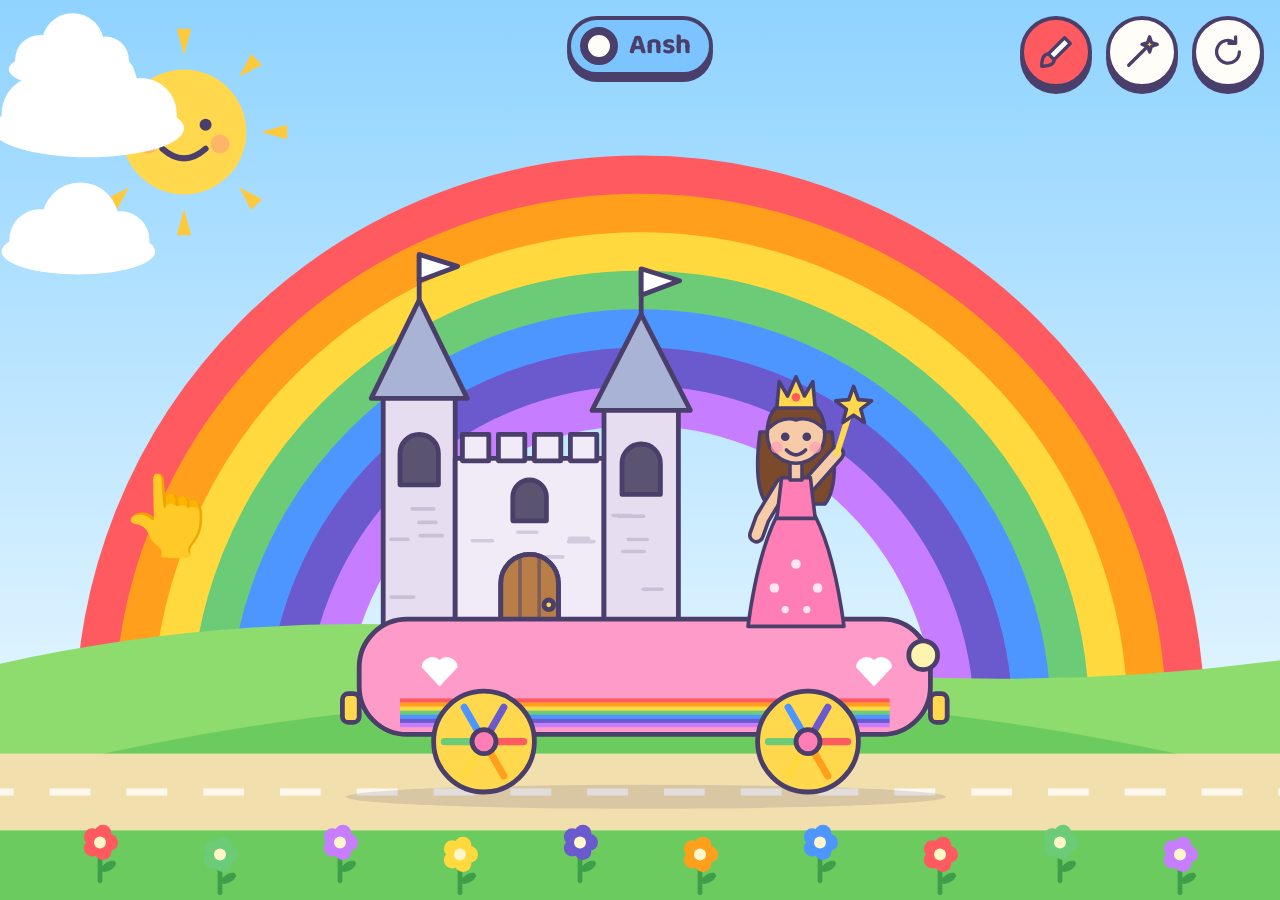
==== commit c0d56634: "Speak the first line from the tap so speech works on iPhone Co-Authored-By: Claude Opus 5.5 <noreply" ====
--- a/index.html
+++ b/index.html
@@ -519,8 +519,10 @@
       u.pitch = 1.7; u.rate = 0.95; u.volume = 1;
       const v = pickVoice(); if (v) u.voice = v;
       u.onend = stopTalking;
+      // until a touchend/click has spoken real words iOS stays silent, so unlock() speaks this line
+      if (!speechUnlocked) pendingSpeech = u;
       // iOS Safari drops an utterance queued right after cancel(), so only cancel when busy and wait a beat
-      if (speechSynthesis.speaking || speechSynthesis.pending) {
+      else if (speechSynthesis.speaking || speechSynthesis.pending) {
         speechSynthesis.cancel();
         setTimeout(() => { try { speechSynthesis.speak(u); } catch (e) {} }, 80);
       } else {
@@ -531,16 +533,15 @@
     mouthTimer = setTimeout(stopTalking, 700 + text.length * 75);
     bubbleTimer = setTimeout(() => bubble.classList.remove('show'), 1800 + text.length * 80);
   }
-  // iPhones only allow sound and speech to start from a touchend/click, not pointerdown
-  let speechUnlocked = false;
+  // iPhones only allow sound and speech to start from a touchend/click, not pointerdown,
+  // and a silent blank utterance doesn't count, so the first real line is spoken from here
+  let speechUnlocked = false, pendingSpeech = null;
   function unlock() {
     audio();
-    if (speechUnlocked) return;
+    if (speechUnlocked || !pendingSpeech) return;
     try {
-      const u = new SpeechSynthesisUtterance(' ');
-      u.volume = 0;
-      speechSynthesis.speak(u);
-      speechUnlocked = true;
+      speechSynthesis.speak(pendingSpeech);
+      speechUnlocked = true; pendingSpeech = null;
     } catch (e) {}
   }
   ['touchend', 'click'].forEach(t => addEventListener(t, unlock, { passive: true }));
@@ -956,7 +957,8 @@
     hit(e.target, e.clientX, e.clientY, true);
     if (!greeted) {
       greeted = true;
-      if (!talking) setTimeout(() => chat(`Hi ${kid()}! It's your turn!`), 500);
+      // greet within the tap so its touchend can speak it on iOS
+      if (!talking) chat(`Hi ${kid()}! It's your turn!`);
     }
     turnStarted = true;
   });
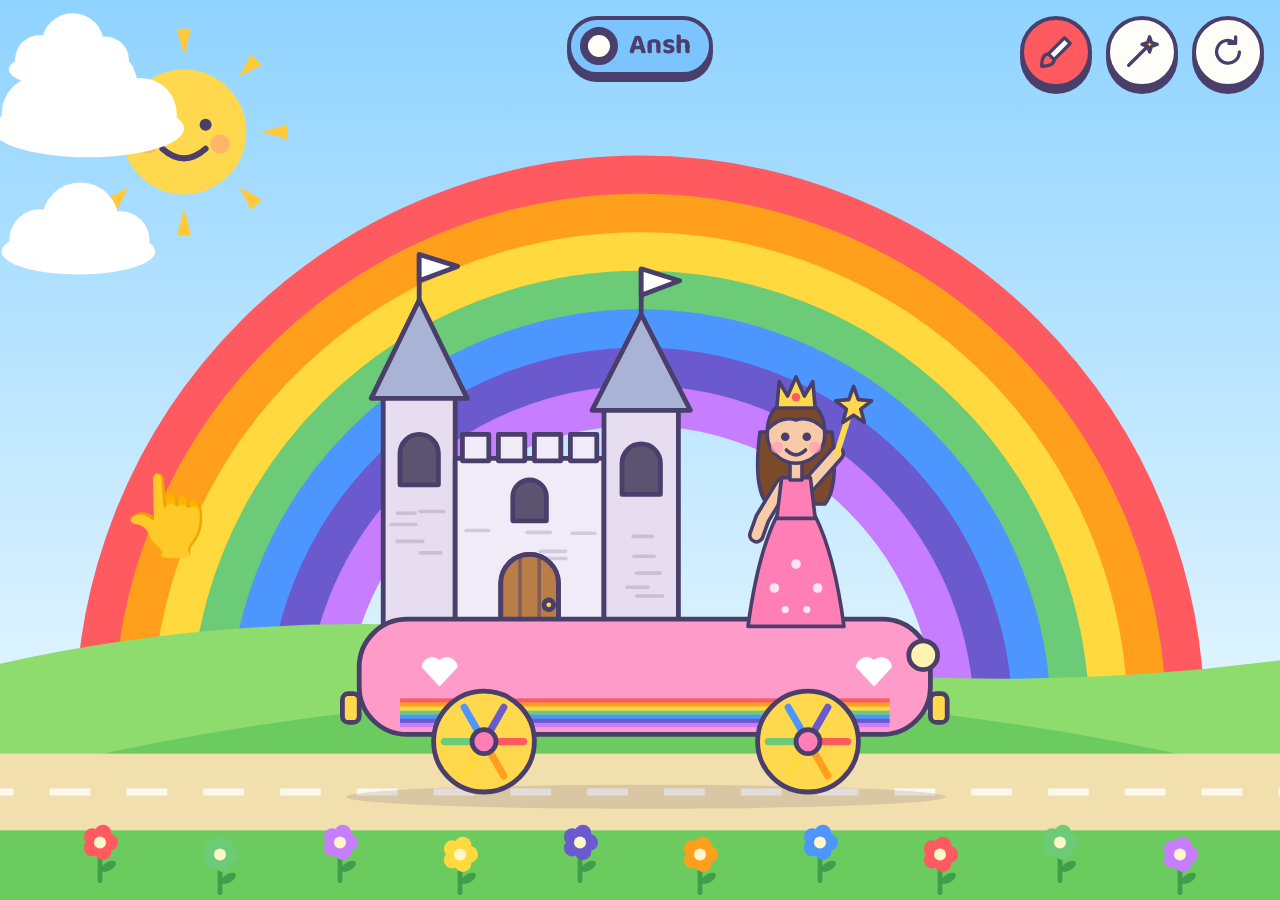
==== commit a863cc67: "Add the Swimming Pool room with Carsi teaching Avni and Ansh - Swimming Pool inside Rainbow Castle (" ====
--- a/index.html
+++ b/index.html
@@ -120,8 +120,7 @@
 #door{cursor:pointer}
 #doorLeaf{transform-box:fill-box;transform-origin:0 50%;transition:transform .5s cubic-bezier(.5,1.6,.5,1)}
 #door.open #doorLeaf{transform:scaleX(.1)}
-#friend{transform-box:fill-box;transform-origin:50% 100%;transform:scale(0);transition:transform .45s .15s cubic-bezier(.3,1.8,.5,1)}
-#door.open #friend{transform:scale(1)}
+body.leaving{opacity:0;transition:opacity .6s}
 
 /* princess */
 #princess{cursor:pointer;transform-box:fill-box;transform-origin:50% 100%;transition:transform 1.4s ease-in-out, opacity .35s}
@@ -254,7 +253,6 @@
 
       <g id="door">
         <path d="M384 522 V486 A24 24 0 0 1 432 486 V522 Z" fill="#3A2E4F"/>
-        <g id="friend" stroke="none"><text x="408" y="518" font-size="34" text-anchor="middle">🦄</text></g>
         <g id="doorLeaf">
           <path d="M384 522 V486 A24 24 0 0 1 432 486 V522 Z" fill="#B97D48"/>
           <g clip-path="url(#doorClip)" stroke-width="3" opacity=".5">
@@ -357,20 +355,23 @@
   const COLORS = ['#FF5A5F','#FF9F1C','#FFD93D','#6BCB77','#4D96FF','#6A5ACD','#C77DFF'];
   const COLOR_NAMES = ['red','orange','yellow','green','blue','indigo','purple'];
   const NOTES  = [523.25, 587.33, 659.25, 783.99, 880.00, 1046.5, 1174.66]; // C major pentatonic, outer band lowest
-  const FRIENDS = [['🦄','unicorn'],['🐉','dragon'],['🐱','kitty'],['🐰','bunny'],['🦊','fox'],['🐻','bear'],['🧚','fairy'],['🐶','puppy']];
   const HELLOS = [
     'Hi, {k}!', "I'm Princess Carsi!", 'Tap my magic wand, {k}!', 'Do you like my car, {k}?',
     'Paint my castle car!', 'Tap the wheels to go!', 'Tap the door, {k}!',
     'Tap the sky for birdies!', 'Tap the sun for stars!', 'Tap the flowers, {k}!',
-    '{k}, you are wonderful!', 'I love you, {k}!'
+    '{k}, you keep trying new things!', 'I love you, {k}!'
   ];
-  // turns: one child plays for a random 2–3 minutes, then the other
+  // turns: one child plays for a random 3–5 minutes, then the other. A parent can set "only Avni" or
+  // "only Ansh" for this device (held in localStorage, see shared/turns.js and shared/players.js);
+  // then that child always plays and there is no timer.
+  let solo = null;
+  try { const v = localStorage.getItem('rainbowCastle.players.v1'); if (v === '0' || v === '1') solo = +v; } catch (e) {}
   const KIDS = [{ name: 'Avni', color: '#FF9BC8' }, { name: 'Ansh', color: '#7CC4FF' }];
-  let turnIdx = Math.random() < 0.5 ? 0 : 1, turnTotal = 0, turnLeft = 0, turnStarted = false, warned = false;
+  let turnIdx = solo !== null ? solo : /[?&]turn=1\b/.test(location.search) ? 1 : /[?&]turn=0\b/.test(location.search) ? 0 : (Math.random() < 0.5 ? 0 : 1), turnTotal = 0, turnLeft = 0, turnStarted = false, warned = false;
   const kid = () => KIDS[turnIdx].name;
   const reduced = matchMedia('(prefers-reduced-motion: reduce)').matches;
   const rand = (a, b) => a + Math.random() * (b - a);
-  let current = 0, friendIdx = 0, hintStep = 0, helloIdx = 0, greeted = false;
+  let current = 0, hintStep = 0, helloIdx = 0, greeted = false;
 
   function el(tag, attrs, parent) {
     const e = document.createElementNS(NS, tag);
@@ -455,7 +456,6 @@
   const parts = [...document.querySelectorAll('.part')];
   const windows = [...document.querySelectorAll('.window')];
   const door = document.getElementById('door');
-  const friend = document.querySelector('#friend text');
   const hint = document.getElementById('hint');
   const hintText = hint.querySelector('text');
   const brushBtn = document.getElementById('brushBtn');
@@ -729,42 +729,35 @@
     twinkle();
     burst(x, y, ['#FFE66D', '#FFFFFF'], 12, 3.5, 0.05);
   }
-  // the princess walks into the castle, lights it up, and comes back out with a friend
+  // the princess walks into the castle, the windows light up, and we follow her inside to the
+  // swimming pool (worlds/castle/pool/). The turn travels along in the URL (?turn=0|1).
   let visiting = false;
   const thunk = () => voice(220, { dur: 0.25, vol: 0.3, type: 'triangle', slideTo: 110 });
   const chime = () => [523.25, 659.25, 783.99, 1046.5].forEach((f, k) => bell(f, k * 0.09));
   function toggleDoor() {
     if (visiting || drivePhase) return;
-    if (door.classList.contains('open')) { door.classList.remove('open'); thunk(); return; }
     visiting = true;
-    const [ch, name] = FRIENDS[friendIdx++ % FRIENDS.length];
-    friend.textContent = '';
     door.classList.add('open');
     chime();
-    const who = kid();
-    say(`Come inside, ${who}!`);
+    say(`Come inside, ${kid()}!`);
     setTimeout(() => { princess.style.transform = 'translateX(-232px) scale(.3)'; }, 500);
     setTimeout(() => princess.classList.add('gone'), 1700);
     setTimeout(() => {
       door.classList.remove('open'); thunk();
-      windows.forEach((w, k) => setTimeout(() => { w.classList.add('lit'); bell(NOTES[k + 2] * 2); }, 300 + k * 380));
+      windows.forEach((w, k) => setTimeout(() => { w.classList.add('lit'); bell(NOTES[k + 2] * 2); }, 200 + k * 250));
     }, 2000);
-    setTimeout(() => {
-      friend.textContent = ch;
-      door.classList.add('open'); chime();
-      princess.classList.remove('gone');
-    }, 3900);
-    setTimeout(() => {
-      princess.style.transform = '';
-      const c = centerOf(door);
-      burst(c.x, c.y, COLORS, 22, 5);
-      say(`Look, ${who}! A little ${name}!`);
-    }, 4300);
-    setTimeout(() => {
-      visiting = false;
-      if (!document.body.classList.contains('night')) windows.forEach(w => w.classList.remove('lit'));
-    }, 5900);
-  }
+    setTimeout(() => { document.body.classList.add('leaving'); }, 3100);
+    setTimeout(() => { location.href = 'worlds/castle/pool/index.html?turn=' + turnIdx; }, 3700);
+  }
+  // coming back with the browser's back button can restore this page as it was left: reset it
+  addEventListener('pageshow', e => {
+    if (!e.persisted) return;
+    visiting = false;
+    document.body.classList.remove('leaving');
+    princess.classList.remove('gone');
+    princess.style.transform = '';
+    if (!document.body.classList.contains('night')) windows.forEach(w => w.classList.remove('lit'));
+  });
 
   // birds: a little flock flutters around where you tapped, then flies away
   const birdsG = document.getElementById('birds');
@@ -984,7 +977,8 @@
     turnName.textContent = KIDS[turnIdx].name;
     turnBadge.style.setProperty('--kid', KIDS[turnIdx].color);
     turnRing.setAttribute('stroke-dashoffset', 0);
-    turnTotal = turnLeft = Math.round(rand(120, 180));
+    turnTotal = turnLeft = Math.round(rand(180, 300));
+    turnRing.parentNode.style.display = solo === null ? '' : 'none';
     warned = false;
   }
   function switchTurn() {
@@ -997,13 +991,17 @@
     say(`Time to switch! ${kid()}'s turn!`);
   }
   setInterval(() => {
-    if (!turnStarted || document.hidden) return;
+    if (!turnStarted || document.hidden || solo !== null) return;
     turnLeft--;
     turnRing.setAttribute('stroke-dashoffset', (100 * (1 - turnLeft / turnTotal)).toFixed(1));
     if (turnLeft === 15 && !warned) { warned = true; say(`Almost time, ${kid()}!`); }
     if (turnLeft <= 0) switchTurn();
   }, 1000);
   showTurn();
+  // grown-ups: hold the name badge for 2 seconds to choose who plays on this device
+  import('./shared/players.js').then(m => m.addParentHold(turnBadge, choice => {
+    location.href = 'index.html?turn=' + (choice === null ? turnIdx : choice);
+  })).catch(() => {});
 
   setColor(0);
 })();
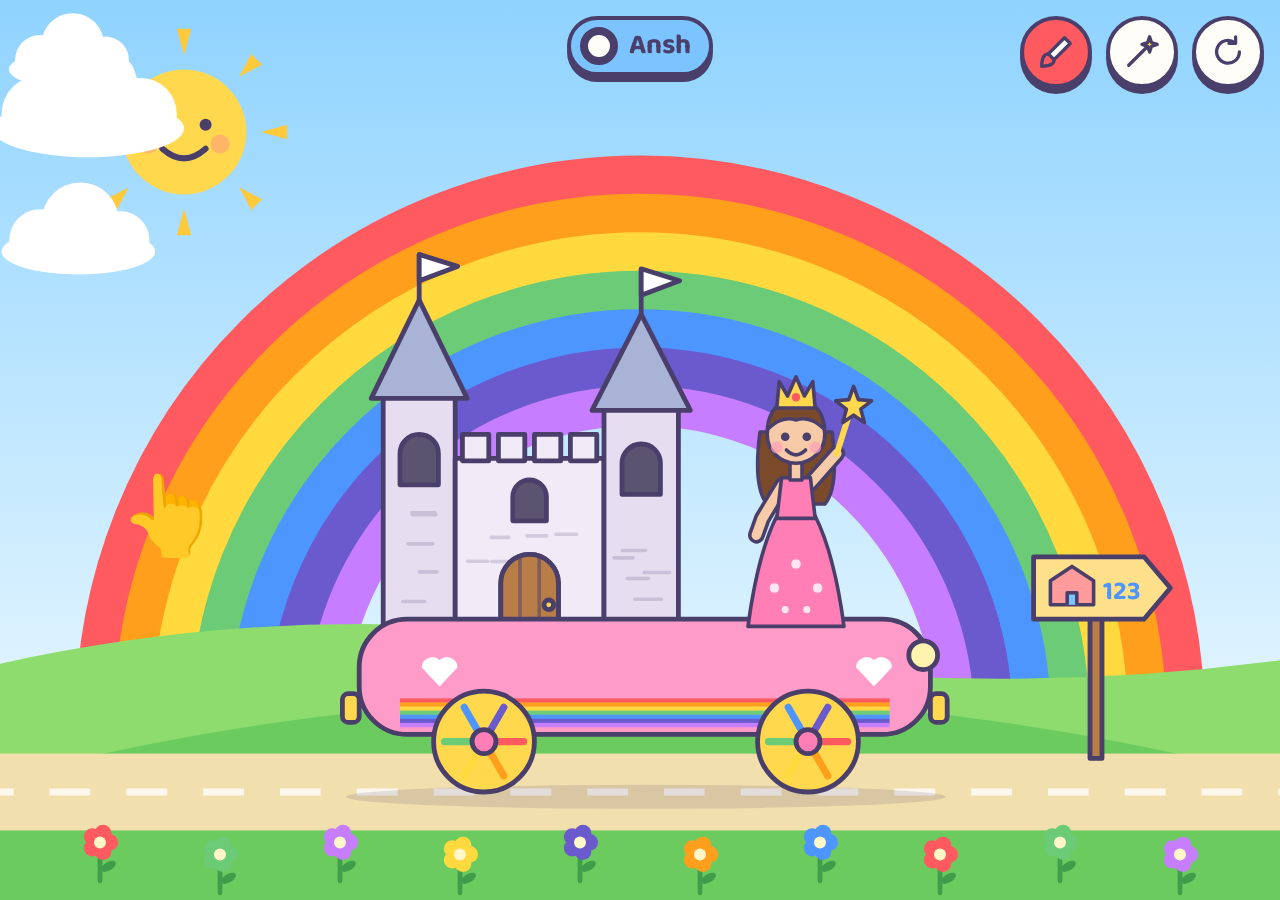
==== commit 132aa783: "Add the School world: Carsi drives to school and teaches the kindergarten class The castle's road si" ====
--- a/index.html
+++ b/index.html
@@ -117,9 +117,13 @@
 #headlight{cursor:pointer;transition:fill .6s}
 body.night #headlight{fill:var(--glow);filter:url(#glow)}
 
-#door{cursor:pointer}
-#doorLeaf{transform-box:fill-box;transform-origin:0 50%;transition:transform .5s cubic-bezier(.5,1.6,.5,1)}
-#door.open #doorLeaf{transform:scaleX(.1)}
+#door,#schoolSign{cursor:pointer}
+#door:focus-visible,#schoolSign:focus-visible{outline:4px solid #6A5ACD}
+#schoolSign .swingT{transform-box:fill-box;transform-origin:50% 100%}
+#schoolSign.wiggle .swingT{animation:signWiggle .5s ease-in-out}
+@keyframes signWiggle{30%{transform:rotate(-8deg)}70%{transform:rotate(6deg)}}
+.doorLeaf{transform-box:fill-box;transform-origin:0 50%;transition:transform .5s cubic-bezier(.5,1.6,.5,1)}
+.open .doorLeaf{transform:scaleX(.1)}
 body.leaving{opacity:0;transition:opacity .6s}
 
 /* princess */
@@ -223,6 +227,17 @@
   <rect x="-3000" y="628" width="7000" height="64" fill="#F2DFAE"/>
   <line x1="-3000" y1="660" x2="4000" y2="660" stroke="#FFFFFF" stroke-width="6" stroke-dasharray="34 30" opacity=".8"/>
   <g id="flowers"></g>
+
+  <!-- the road sign to school (tap it to drive there); moved in front of the car on tall screens -->
+  <g id="schoolSign" transform="translate(880 632)" tabindex="0" role="button" aria-label="Drive to school">
+    <g class="swingT" stroke="#4A3F6B" stroke-width="4" stroke-linejoin="round">
+      <rect x="-5" y="-118" width="10" height="118" fill="#B97D48"/>
+      <path d="M-52 -168 H40 L62 -142 L40 -116 H-52 Z" fill="#FFE08A"/>
+      <path d="M-38 -128 V-148 L-20 -160 L-2 -148 V-128 Z" fill="#FF9B9B" stroke-width="3"/>
+      <path d="M-24 -128 V-138 H-16 V-128" fill="#7CC4FF" stroke-width="3"/>
+      <text x="22" y="-133" text-anchor="middle" font-family="'Baloo 2',sans-serif" font-weight="700" font-size="22" fill="#4D96FF" stroke="none">123</text>
+    </g>
+  </g>
 
   <!-- the castle car (faces right, wheels on the road at y=660) -->
   <g id="car" style="transform:translateX(0px)">
@@ -251,9 +266,9 @@
       <path class="window" d="M485 412 V386 A16 16 0 0 1 517 386 V412 Z"/>
       <path class="window" d="M394 434 V414 A14 14 0 0 1 422 414 V434 Z"/>
 
-      <g id="door">
+      <g id="door" tabindex="0" role="button" aria-label="The castle door">
         <path d="M384 522 V486 A24 24 0 0 1 432 486 V522 Z" fill="#3A2E4F"/>
-        <g id="doorLeaf">
+        <g id="doorLeaf" class="doorLeaf">
           <path d="M384 522 V486 A24 24 0 0 1 432 486 V522 Z" fill="#B97D48"/>
           <g clip-path="url(#doorClip)" stroke-width="3" opacity=".5">
             <line x1="400" y1="450" x2="400" y2="530"/><line x1="416" y1="450" x2="416" y2="530"/>
@@ -357,7 +372,7 @@
   const NOTES  = [523.25, 587.33, 659.25, 783.99, 880.00, 1046.5, 1174.66]; // C major pentatonic, outer band lowest
   const HELLOS = [
     'Hi, {k}!', "I'm Princess Carsi!", 'Tap my magic wand, {k}!', 'Do you like my car, {k}?',
-    'Paint my castle car!', 'Tap the wheels to go!', 'Tap the door, {k}!',
+    'Paint my castle car!', 'Tap the wheels to go!', 'Tap the door, {k}!', 'Tap the sign to drive to school!',
     'Tap the sky for birdies!', 'Tap the sun for stars!', 'Tap the flowers, {k}!',
     '{k}, you keep trying new things!', 'I love you, {k}!'
   ];
@@ -456,6 +471,7 @@
   const parts = [...document.querySelectorAll('.part')];
   const windows = [...document.querySelectorAll('.window')];
   const door = document.getElementById('door');
+  const schoolSign = document.getElementById('schoolSign');
   const hint = document.getElementById('hint');
   const hintText = hint.querySelector('text');
   const brushBtn = document.getElementById('brushBtn');
@@ -572,6 +588,7 @@
     sceneRight = portrait ? 775 : 1000;
     svg.setAttribute('viewBox', portrait ? '235 40 540 720' : '0 0 1000 750');
     orb.setAttribute('transform', portrait ? 'translate(300 98) scale(.8)' : 'translate(120 110)');
+    schoolSign.setAttribute('transform', portrait ? 'translate(712 756) scale(.62)' : 'translate(880 632)');
     if (hintStep === 0) {
       hintText.setAttribute('x', portrait ? 275 : 107);
       hintText.setAttribute('y', portrait ? 288 : 452);
@@ -749,10 +766,20 @@
     setTimeout(() => { document.body.classList.add('leaving'); }, 3100);
     setTimeout(() => { location.href = 'worlds/castle/pool/index.html?turn=' + turnIdx; }, 3700);
   }
+  // keyboard: Enter or Space on the focused door or school sign
+  [[door, () => toggleDoor()], [schoolSign, () => driveCar(true)]].forEach(([el, go]) => el.addEventListener('keydown', e => {
+    if (e.key !== 'Enter' && e.key !== ' ') return;
+    e.preventDefault(); audio(); go();
+  }));
   // coming back with the browser's back button can restore this page as it was left: reset it
   addEventListener('pageshow', e => {
     if (!e.persisted) return;
     visiting = false;
+    if (toSchool) {
+      toSchool = false; drivePhase = 0; clearInterval(trailTimer);
+      car.classList.remove('driving');
+      car.style.transition = 'none'; car.style.transform = 'translateX(0px)';
+    }
     document.body.classList.remove('leaving');
     princess.classList.remove('gone');
     princess.style.transform = '';
@@ -844,18 +871,24 @@
     chat(words, 0.8, 2500);
   }
 
-  // drive off one side and come back around the other
-  let drivePhase = 0, trailTimer = 0;
+  // drive off one side and come back around the other; or, from the school sign, drive off to school
+  // (worlds/school/, where the car arrives from the left) with the turn in the URL
+  let drivePhase = 0, trailTimer = 0, toSchool = false;
   function horn() {
     voice(659.25, { dur: 0.18, vol: 0.25, type: 'triangle' });
     voice(783.99, { dur: 0.22, vol: 0.25, type: 'triangle', when: 0.2 });
   }
-  function driveCar() {
+  function driveCar(school = false) {
     if (drivePhase || visiting) return;
     drivePhase = 1;
+    toSchool = school;
+    if (school) {
+      visiting = true;
+      schoolSign.classList.remove('wiggle'); void schoolSign.getBoundingClientRect(); schoolSign.classList.add('wiggle');
+    }
     car.classList.add('driving');
     horn();
-    say('Here we go!');
+    say(school ? `Off to school, ${kid()}!` : 'Here we go!');
     setTimeout(() => {
       car.style.transition = 'transform 1.5s cubic-bezier(.5,0,.9,.6)';
       car.style.transform = 'translateX(1150px)';
@@ -869,7 +902,10 @@
   }
   car.addEventListener('transitionend', e => {
     if (e.target !== car || e.propertyName !== 'transform') return;
-    if (drivePhase === 1) {
+    if (drivePhase === 1 && toSchool) {
+      document.body.classList.add('leaving');
+      setTimeout(() => { location.href = 'worlds/school/index.html?turn=' + turnIdx; }, 600);
+    } else if (drivePhase === 1) {
       drivePhase = 2;
       car.style.transition = 'none';
       car.style.transform = 'translateX(-1150px)';
@@ -940,6 +976,7 @@
     if (target.closest('.wheelSpin') || target.closest('#headlight')) return driveCar();
     const w = target.closest('.window'); if (w) return toggleWindow(w, x, y);
     if (target.closest('#door')) return toggleDoor();
+    if (target.closest('#schoolSign')) return driveCar(true);
     if (target.closest('#orb')) return toggleNight();
     const cloud = target.closest('.cloud'); if (cloud) return cloudRain(cloud, x, y);
     if (target.classList.contains('sky')) { const p = toSvg(x, y); addBirds(p.x, p.y); }
